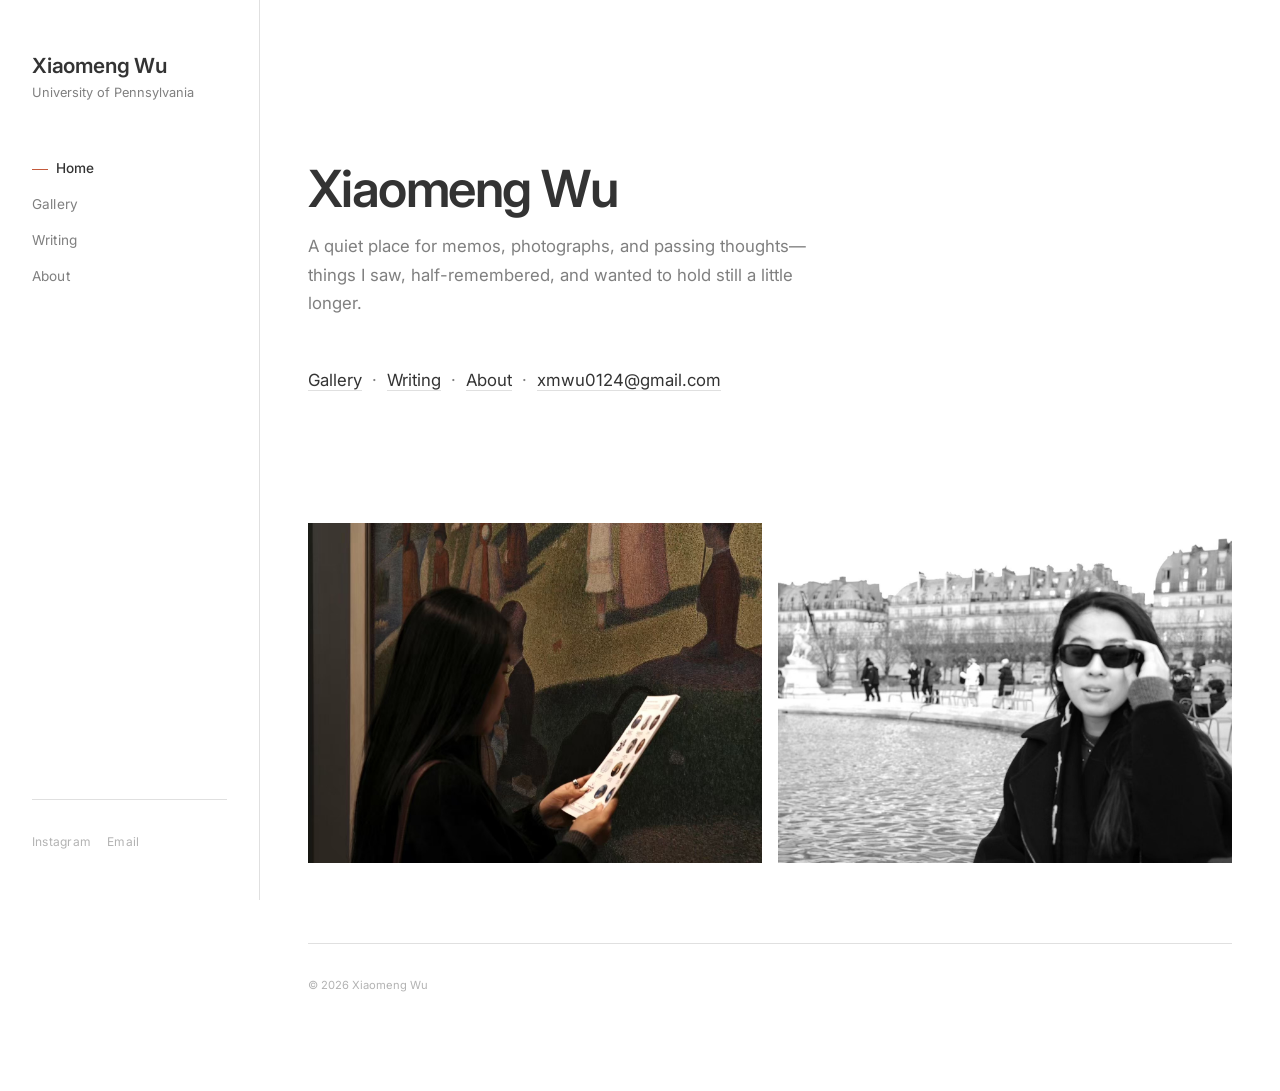
==== index.html @ f78e271d "Initial commit — personal website Co-Authored-By: Claude Opus 4.6 <noreply@anthropic.com>" ====
<!DOCTYPE html>
<html lang="en">
<head>
  <meta charset="UTF-8">
  <meta name="viewport" content="width=device-width, initial-scale=1.0">
  <title>Xiaomeng Wu</title>
  <meta name="description" content="Art history, visual culture, photography, and applied economics. University of Pennsylvania.">
  <link rel="stylesheet" href="css/style.css">
  <link rel="stylesheet" href="css/animations.css">
</head>
<body>
  <div class="page">

    <aside class="sidebar" id="sidebar">
      <div>
        <a href="index.html" class="sidebar__name">Xiaomeng Wu</a>
        <p class="sidebar__tagline">University of Pennsylvania</p>
      </div>
      <nav class="sidebar__nav">
        <a href="index.html" class="sidebar__link sidebar__link--active">Home</a>
        <a href="gallery.html" class="sidebar__link">Gallery</a>
        <a href="writing.html" class="sidebar__link">Writing</a>
        <a href="about.html" class="sidebar__link">About</a>
      </nav>
      <div class="sidebar__footer">
        <div class="sidebar__social">
          <a href="#">Instagram</a>
          <a href="mailto:xmwu0124@gmail.com">Email</a>
        </div>
      </div>
    </aside>

    <button class="nav-toggle" id="navToggle" aria-label="Menu">
      <span></span>
    </button>

    <main class="content">

      <section class="hero">
        <h1 class="hero__name">Xiaomeng Wu</h1>
        <p class="hero__bio">
          A quiet place for memos, photographs, and passing thoughts&mdash;things
          I saw, half-remembered, and wanted to hold still a little longer.
        </p>
        <p class="hero__bio" style="margin-top: var(--space-md);">
          <a href="gallery.html" style="border-bottom: 1px solid var(--color-border);">Gallery</a> &nbsp;&middot;&nbsp;
          <a href="writing.html" style="border-bottom: 1px solid var(--color-border);">Writing</a> &nbsp;&middot;&nbsp;
          <a href="about.html" style="border-bottom: 1px solid var(--color-border);">About</a> &nbsp;&middot;&nbsp;
          <a href="mailto:xmwu0124@gmail.com" style="border-bottom: 1px solid var(--color-border);">xmwu0124@gmail.com</a>
        </p>
      </section>

      <div class="hero-photos reveal">
        <img src="assets/photo-museum.jpg" alt="Xiaomeng Wu at the museum">
        <img src="assets/photo-paris.jpg" alt="Xiaomeng Wu in Paris">
      </div>

      <footer class="footer">
        <p class="footer__copy">&copy; 2026 Xiaomeng Wu</p>
      </footer>

    </main>
  </div>

  <script src="js/main.js"></script>
</body>
</html>
---- css/style.css ----
/* ============================================
   Personal Website — Clean Academic / Gallery Style
   Inspired by morehshin.com, morganng.com, marisabass.org
   ============================================ */

@import url('https://fonts.googleapis.com/css2?family=Inter:wght@300;400;500;600&family=Cormorant+Garamond:ital,wght@0,400;0,500;0,600;1,400&display=swap');

/* --- Custom Properties --- */
:root {
  --color-text: rgba(0, 0, 0, 0.8);
  --color-text-light: rgba(0, 0, 0, 0.5);
  --color-text-faint: rgba(0, 0, 0, 0.3);
  --color-bg: #ffffff;
  --color-bg-alt: #f7f7f7;
  --color-border: #e0e0e0;
  --color-accent: #c45a3c;

  --font-sans: 'Inter', -apple-system, BlinkMacSystemFont, 'Segoe UI', Helvetica, sans-serif;
  --font-serif: 'Cormorant Garamond', Georgia, 'Times New Roman', serif;

  --sidebar-width: 260px;
  --content-max: 900px;
  --reading-max: 680px;

  --space-xs: 0.5rem;
  --space-sm: 1rem;
  --space-md: 2rem;
  --space-lg: 3rem;
  --space-xl: 5rem;

  --transition: 0.3s ease;
}

/* --- Reset --- */
*, *::before, *::after {
  margin: 0;
  padding: 0;
  box-sizing: border-box;
}

html {
  font-size: 16px;
  scroll-behavior: smooth;
  -webkit-font-smoothing: antialiased;
}

body {
  font-family: var(--font-sans);
  font-size: 0.95rem;
  font-weight: 400;
  line-height: 1.7;
  color: var(--color-text);
  background: var(--color-bg);
}

/* --- Typography --- */
h1, h2, h3, h4 {
  font-family: var(--font-sans);
  font-weight: 600;
  line-height: 1.3;
}

h1 {
  font-size: 2.2rem;
  font-weight: 600;
  letter-spacing: -0.02em;
}

h2 {
  font-size: 1.4rem;
  font-weight: 600;
  letter-spacing: -0.01em;
}

h3 {
  font-size: 1.1rem;
  font-weight: 500;
}

p {
  margin-bottom: var(--space-sm);
}

a {
  color: var(--color-text);
  text-decoration: none;
  transition: color var(--transition);
}

a:hover {
  color: var(--color-accent);
}

img {
  max-width: 100%;
  height: auto;
  display: block;
}

ul, ol {
  list-style: none;
}

/* --- Page Layout (Sidebar + Content) --- */
.page {
  display: flex;
  min-height: 100vh;
}

/* --- Sidebar Navigation --- */
.sidebar {
  width: var(--sidebar-width);
  position: fixed;
  top: 0;
  left: 0;
  height: 100vh;
  padding: var(--space-lg) var(--space-md);
  display: flex;
  flex-direction: column;
  border-right: 1px solid var(--color-border);
  background: var(--color-bg);
  z-index: 100;
}

.sidebar__name {
  font-size: 1.3rem;
  font-weight: 600;
  letter-spacing: -0.01em;
  margin-bottom: 0.25rem;
}

.sidebar__tagline {
  font-size: 0.8rem;
  color: var(--color-text-light);
  margin-bottom: var(--space-lg);
  line-height: 1.5;
}

.sidebar__nav {
  flex: 1;
}

.sidebar__link {
  display: block;
  font-size: 0.85rem;
  padding: 0.4rem 0;
  color: var(--color-text-light);
  transition: color var(--transition);
  letter-spacing: 0.01em;
}

.sidebar__link:hover {
  color: var(--color-text);
}

.sidebar__link--active {
  color: var(--color-text);
  font-weight: 500;
}

.sidebar__link--active::before {
  content: '';
  display: inline-block;
  width: 16px;
  height: 1px;
  background: var(--color-accent);
  margin-right: 8px;
  vertical-align: middle;
}

.sidebar__footer {
  margin-top: auto;
  padding-top: var(--space-md);
  border-top: 1px solid var(--color-border);
}

.sidebar__social {
  display: flex;
  gap: var(--space-sm);
}

.sidebar__social a {
  font-size: 0.75rem;
  color: var(--color-text-faint);
  letter-spacing: 0.02em;
}

.sidebar__social a:hover {
  color: var(--color-accent);
}

/* Mobile nav toggle */
.nav-toggle {
  display: none;
  position: fixed;
  top: var(--space-sm);
  right: var(--space-sm);
  z-index: 200;
  background: var(--color-bg);
  border: 1px solid var(--color-border);
  width: 40px;
  height: 40px;
  cursor: pointer;
  align-items: center;
  justify-content: center;
}

.nav-toggle span {
  display: block;
  width: 18px;
  height: 1px;
  background: var(--color-text);
  position: relative;
}

.nav-toggle span::before,
.nav-toggle span::after {
  content: '';
  position: absolute;
  width: 18px;
  height: 1px;
  background: var(--color-text);
  left: 0;
}

.nav-toggle span::before { top: -6px; }
.nav-toggle span::after { top: 6px; }

.nav-toggle.active span { background: transparent; }
.nav-toggle.active span::before { top: 0; transform: rotate(45deg); }
.nav-toggle.active span::after { top: 0; transform: rotate(-45deg); }

/* --- Main Content Area --- */
.content {
  margin-left: var(--sidebar-width);
  flex: 1;
  padding: var(--space-xl) var(--space-lg);
  max-width: calc(var(--sidebar-width) + var(--content-max) + var(--space-lg) * 2);
}

/* --- Page Header --- */
.page-header {
  margin-bottom: var(--space-xl);
}

.page-header h1 {
  margin-bottom: 0.5rem;
}

.page-header__desc {
  color: var(--color-text-light);
  font-size: 0.95rem;
  max-width: 500px;
}

/* --- Home / Hero --- */
.hero {
  padding: var(--space-xl) 0;
}

.hero__name {
  font-size: clamp(2.5rem, 4vw, 3.5rem);
  font-weight: 600;
  letter-spacing: -0.03em;
  line-height: 1.1;
  margin-bottom: var(--space-sm);
}

.hero__bio {
  font-size: 1.05rem;
  color: var(--color-text-light);
  max-width: 520px;
  line-height: 1.7;
  margin-bottom: var(--space-lg);
}

.hero__image {
  max-width: 100%;
  margin-bottom: var(--space-lg);
}

.hero__image img {
  width: 100%;
  max-height: 500px;
  object-fit: cover;
}

.hero-photos {
  display: grid;
  grid-template-columns: 1fr 1fr;
  gap: var(--space-sm);
  margin-bottom: var(--space-lg);
}

.hero-photos img {
  width: 100%;
  aspect-ratio: 4/3;
  object-fit: cover;
}

@media (max-width: 640px) {
  .hero-photos {
    grid-template-columns: 1fr;
  }
}

/* --- Section --- */
.section {
  margin-bottom: var(--space-xl);
}

.section__label {
  font-size: 0.7rem;
  font-weight: 500;
  letter-spacing: 0.12em;
  text-transform: uppercase;
  color: var(--color-text-faint);
  margin-bottom: var(--space-md);
  padding-bottom: var(--space-xs);
  border-bottom: 1px solid var(--color-border);
}

/* --- Work Grid (Portfolio) --- */
.work-grid {
  display: grid;
  grid-template-columns: repeat(auto-fill, minmax(280px, 1fr));
  gap: var(--space-sm);
}

.work-item {
  display: block;
}

.work-item__image {
  width: 100%;
  aspect-ratio: 4/3;
  object-fit: cover;
  margin-bottom: 0.75rem;
  transition: opacity var(--transition);
}

.work-item:hover .work-item__image {
  opacity: 0.85;
}

.work-item__title {
  font-size: 0.9rem;
  font-weight: 500;
  margin-bottom: 0.2rem;
}

.work-item__meta {
  font-size: 0.8rem;
  color: var(--color-text-light);
}

/* --- Filter --- */
.filter-bar {
  display: flex;
  gap: var(--space-md);
  margin-bottom: var(--space-md);
  flex-wrap: wrap;
}

.filter-btn {
  font-family: var(--font-sans);
  font-size: 0.8rem;
  background: none;
  border: none;
  color: var(--color-text-light);
  cursor: pointer;
  padding: 0;
  transition: color var(--transition);
}

.filter-btn:hover {
  color: var(--color-text);
}

.filter-btn--active {
  color: var(--color-text);
  font-weight: 500;
  border-bottom: 1px solid var(--color-accent);
  padding-bottom: 2px;
}

/* --- List Layout (Publications / Blog) --- */
.list-item {
  display: flex;
  gap: var(--space-md);
  padding: var(--space-md) 0;
  border-bottom: 1px solid var(--color-border);
  transition: background var(--transition);
}

.list-item:first-child {
  border-top: 1px solid var(--color-border);
}

.list-item:hover {
  background: var(--color-bg-alt);
  margin: 0 calc(var(--space-sm) * -1);
  padding-left: var(--space-sm);
  padding-right: var(--space-sm);
}

.list-item__image {
  width: 180px;
  min-width: 180px;
  aspect-ratio: 3/2;
  object-fit: cover;
}

.list-item__body {
  flex: 1;
}

.list-item__date {
  font-size: 0.75rem;
  color: var(--color-text-faint);
  margin-bottom: 0.25rem;
}

.list-item__title {
  font-size: 1rem;
  font-weight: 500;
  margin-bottom: 0.35rem;
}

.list-item__excerpt {
  font-size: 0.88rem;
  color: var(--color-text-light);
  line-height: 1.6;
}

.list-item__tag {
  display: inline-block;
  font-size: 0.7rem;
  color: var(--color-text-faint);
  letter-spacing: 0.05em;
  text-transform: uppercase;
  margin-top: 0.5rem;
}

/* --- About --- */
.about-header {
  display: grid;
  grid-template-columns: 280px 1fr;
  gap: var(--space-lg);
  margin-bottom: var(--space-xl);
  align-items: start;
}

.about-photo {
  width: 100%;
  object-fit: cover;
}

.about-bio {
  font-size: 0.95rem;
  line-height: 1.8;
}

.about-bio p {
  margin-bottom: 1.2rem;
}

/* --- CV Section --- */
.cv-section {
  margin-bottom: var(--space-lg);
}

.cv-section__title {
  font-size: 0.7rem;
  font-weight: 500;
  letter-spacing: 0.12em;
  text-transform: uppercase;
  color: var(--color-text-faint);
  margin-bottom: var(--space-sm);
  padding-bottom: var(--space-xs);
  border-bottom: 1px solid var(--color-border);
}

.cv-entry {
  display: grid;
  grid-template-columns: 120px 1fr;
  gap: var(--space-sm);
  padding: 0.75rem 0;
}

.cv-entry__year {
  font-size: 0.85rem;
  color: var(--color-text-light);
}

.cv-entry__detail {
  font-size: 0.9rem;
}

.cv-entry__role {
  font-weight: 500;
}

.cv-entry__place {
  color: var(--color-text-light);
}

/* --- Skills --- */
.skills-list {
  display: flex;
  flex-wrap: wrap;
  gap: 0.5rem;
}

.skill-tag {
  font-size: 0.8rem;
  padding: 0.3rem 0.8rem;
  border: 1px solid var(--color-border);
  color: var(--color-text-light);
  transition: all var(--transition);
}

.skill-tag:hover {
  border-color: var(--color-accent);
  color: var(--color-accent);
}

/* --- Button --- */
.btn {
  display: inline-block;
  font-family: var(--font-sans);
  font-size: 0.8rem;
  font-weight: 500;
  letter-spacing: 0.02em;
  padding: 0.6rem 1.5rem;
  border: 1px solid var(--color-text);
  color: var(--color-text);
  background: none;
  cursor: pointer;
  transition: all var(--transition);
}

.btn:hover {
  background: var(--color-text);
  color: var(--color-bg);
}

/* --- Blog Post (Reading Layout) --- */
.post-header {
  margin-bottom: var(--space-lg);
}

.post-header__date {
  font-size: 0.75rem;
  color: var(--color-text-faint);
  letter-spacing: 0.05em;
  margin-bottom: var(--space-xs);
}

.post-header h1 {
  margin-bottom: var(--space-sm);
}

.post-content {
  max-width: var(--reading-max);
  font-size: 0.95rem;
  line-height: 1.85;
}

.post-content p {
  margin-bottom: 1.5rem;
}

.post-content h2 {
  margin-top: var(--space-lg);
  margin-bottom: var(--space-sm);
}

.post-content h3 {
  margin-top: var(--space-md);
  margin-bottom: var(--space-sm);
}

.post-content blockquote {
  border-left: 2px solid var(--color-accent);
  padding-left: var(--space-md);
  margin: var(--space-md) 0;
  font-family: var(--font-serif);
  font-size: 1.1rem;
  font-style: italic;
  color: var(--color-text-light);
}

.post-content code {
  font-family: 'SF Mono', 'Fira Code', monospace;
  font-size: 0.85em;
  background: var(--color-bg-alt);
  padding: 0.15em 0.4em;
  border-radius: 2px;
}

.post-content pre {
  background: #1a1a1a;
  color: #e0e0e0;
  padding: var(--space-md);
  overflow-x: auto;
  margin: var(--space-md) 0;
  font-size: 0.85rem;
  line-height: 1.5;
}

.post-content pre code {
  background: none;
  padding: 0;
  color: inherit;
}

.post-content img {
  margin: var(--space-md) 0;
}

.post-back {
  display: inline-block;
  margin-top: var(--space-lg);
  padding-top: var(--space-md);
  border-top: 1px solid var(--color-border);
  font-size: 0.85rem;
  color: var(--color-text-light);
}

.post-back:hover {
  color: var(--color-accent);
}

/* --- Footer (inside content area) --- */
.footer {
  margin-top: var(--space-xl);
  padding-top: var(--space-md);
  border-top: 1px solid var(--color-border);
}

.footer__quote {
  font-family: var(--font-serif);
  font-style: italic;
  font-size: 1rem;
  color: var(--color-text-light);
  margin-bottom: var(--space-sm);
  line-height: 1.6;
}

.footer__quote cite {
  display: block;
  font-style: normal;
  font-family: var(--font-sans);
  font-size: 0.7rem;
  letter-spacing: 0.08em;
  text-transform: uppercase;
  margin-top: 0.4rem;
  color: var(--color-text-faint);
}

.footer__copy {
  font-size: 0.7rem;
  color: var(--color-text-faint);
}

/* --- Responsive --- */
@media (max-width: 900px) {
  .about-header {
    grid-template-columns: 1fr;
  }

  .about-photo {
    max-width: 280px;
  }

  .cv-entry {
    grid-template-columns: 1fr;
    gap: 0.2rem;
  }

  .list-item {
    flex-direction: column;
    gap: var(--space-sm);
  }

  .list-item__image {
    width: 100%;
    min-width: unset;
  }
}

@media (max-width: 768px) {
  .sidebar {
    position: fixed;
    left: -100%;
    width: 260px;
    transition: left var(--transition);
    box-shadow: none;
  }

  .sidebar--open {
    left: 0;
    box-shadow: 4px 0 20px rgba(0, 0, 0, 0.05);
  }

  .nav-toggle {
    display: flex;
  }

  .content {
    margin-left: 0;
    padding: var(--space-lg) var(--space-md);
    padding-top: calc(var(--space-lg) + 50px);
  }

  .hero__name {
    font-size: 2rem;
  }

  .work-grid {
    grid-template-columns: 1fr;
  }
}
---- css/animations.css ----
/* ============================================
   Subtle Animations — Fade-ins & Reveals
   ============================================ */

/* --- Scroll Reveal --- */
.reveal {
  opacity: 0;
  transform: translateY(15px);
  transition: opacity 0.6s ease, transform 0.6s ease;
}

.reveal--visible {
  opacity: 1;
  transform: translateY(0);
}

/* Stagger children */
.reveal-stagger > * {
  opacity: 0;
  transform: translateY(10px);
  transition: opacity 0.5s ease, transform 0.5s ease;
}

.reveal-stagger--visible > *:nth-child(1) { transition-delay: 0s; }
.reveal-stagger--visible > *:nth-child(2) { transition-delay: 0.06s; }
.reveal-stagger--visible > *:nth-child(3) { transition-delay: 0.12s; }
.reveal-stagger--visible > *:nth-child(4) { transition-delay: 0.18s; }
.reveal-stagger--visible > *:nth-child(5) { transition-delay: 0.24s; }
.reveal-stagger--visible > *:nth-child(6) { transition-delay: 0.3s; }
.reveal-stagger--visible > *:nth-child(7) { transition-delay: 0.36s; }
.reveal-stagger--visible > *:nth-child(8) { transition-delay: 0.42s; }

.reveal-stagger--visible > * {
  opacity: 1;
  transform: translateY(0);
}

/* --- Page entrance --- */
@keyframes fadeIn {
  from { opacity: 0; }
  to { opacity: 1; }
}

.content {
  animation: fadeIn 0.5s ease both;
}

/* --- Reduced Motion --- */
@media (prefers-reduced-motion: reduce) {
  .reveal,
  .reveal-stagger > * {
    opacity: 1;
    transform: none;
    transition: none;
  }

  .content {
    animation: none;
  }

  * {
    transition-duration: 0.01ms !important;
  }
}
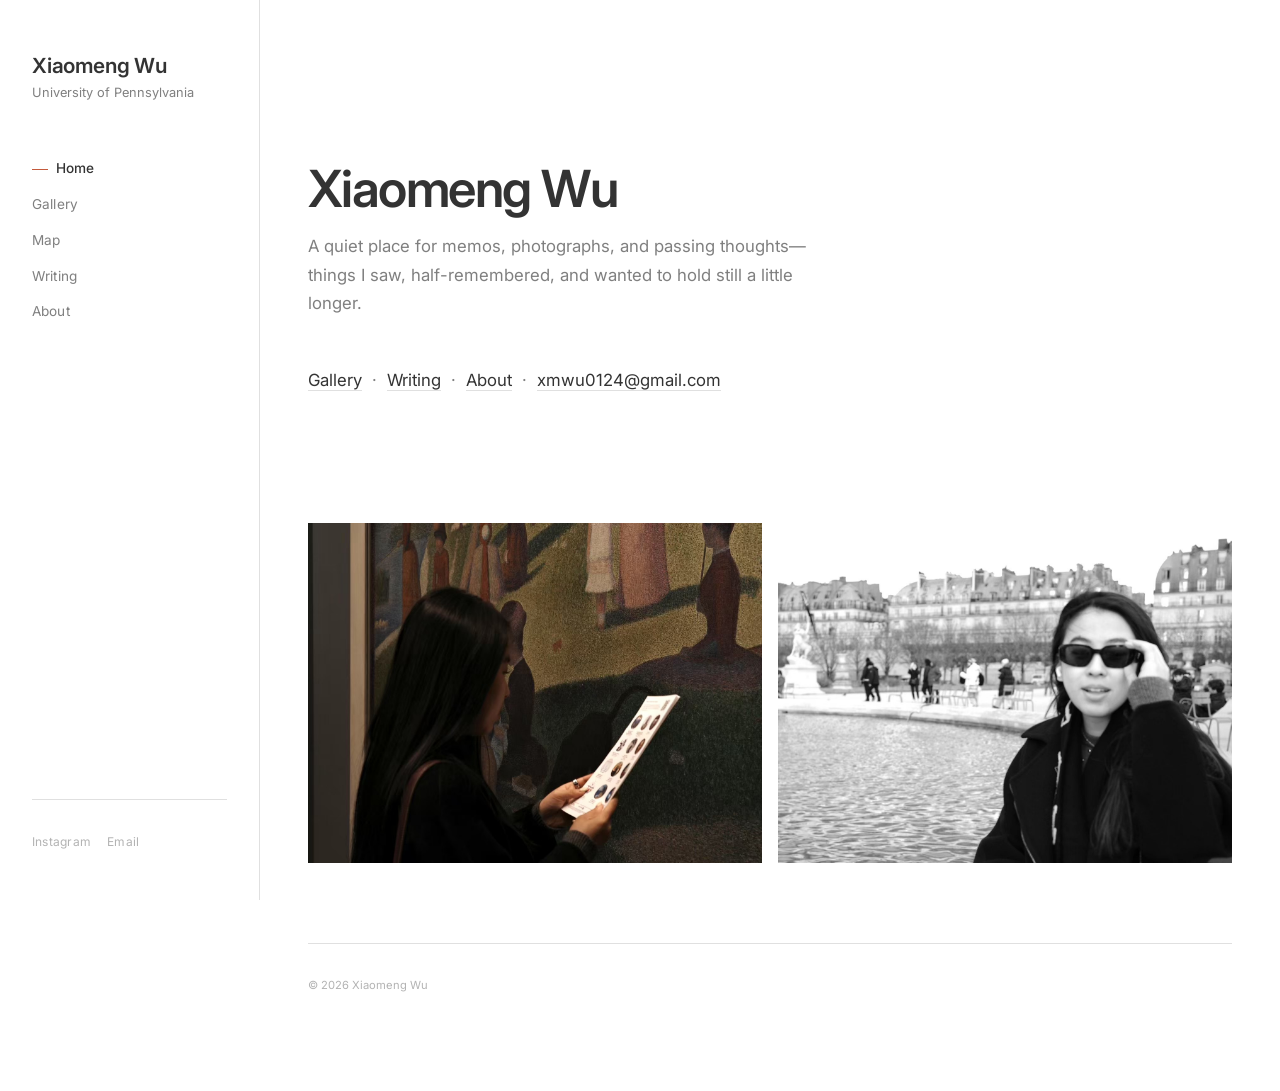
==== commit 893f3f99: "Add interactive map page with travel locations and museum markers Co-Authored-By: Claude Opus 4.6 <n" ====
--- a/index.html
+++ b/index.html
@@ -19,6 +19,7 @@
       <nav class="sidebar__nav">
         <a href="index.html" class="sidebar__link sidebar__link--active">Home</a>
         <a href="gallery.html" class="sidebar__link">Gallery</a>
+        <a href="map.html" class="sidebar__link">Map</a>
         <a href="writing.html" class="sidebar__link">Writing</a>
         <a href="about.html" class="sidebar__link">About</a>
       </nav>
